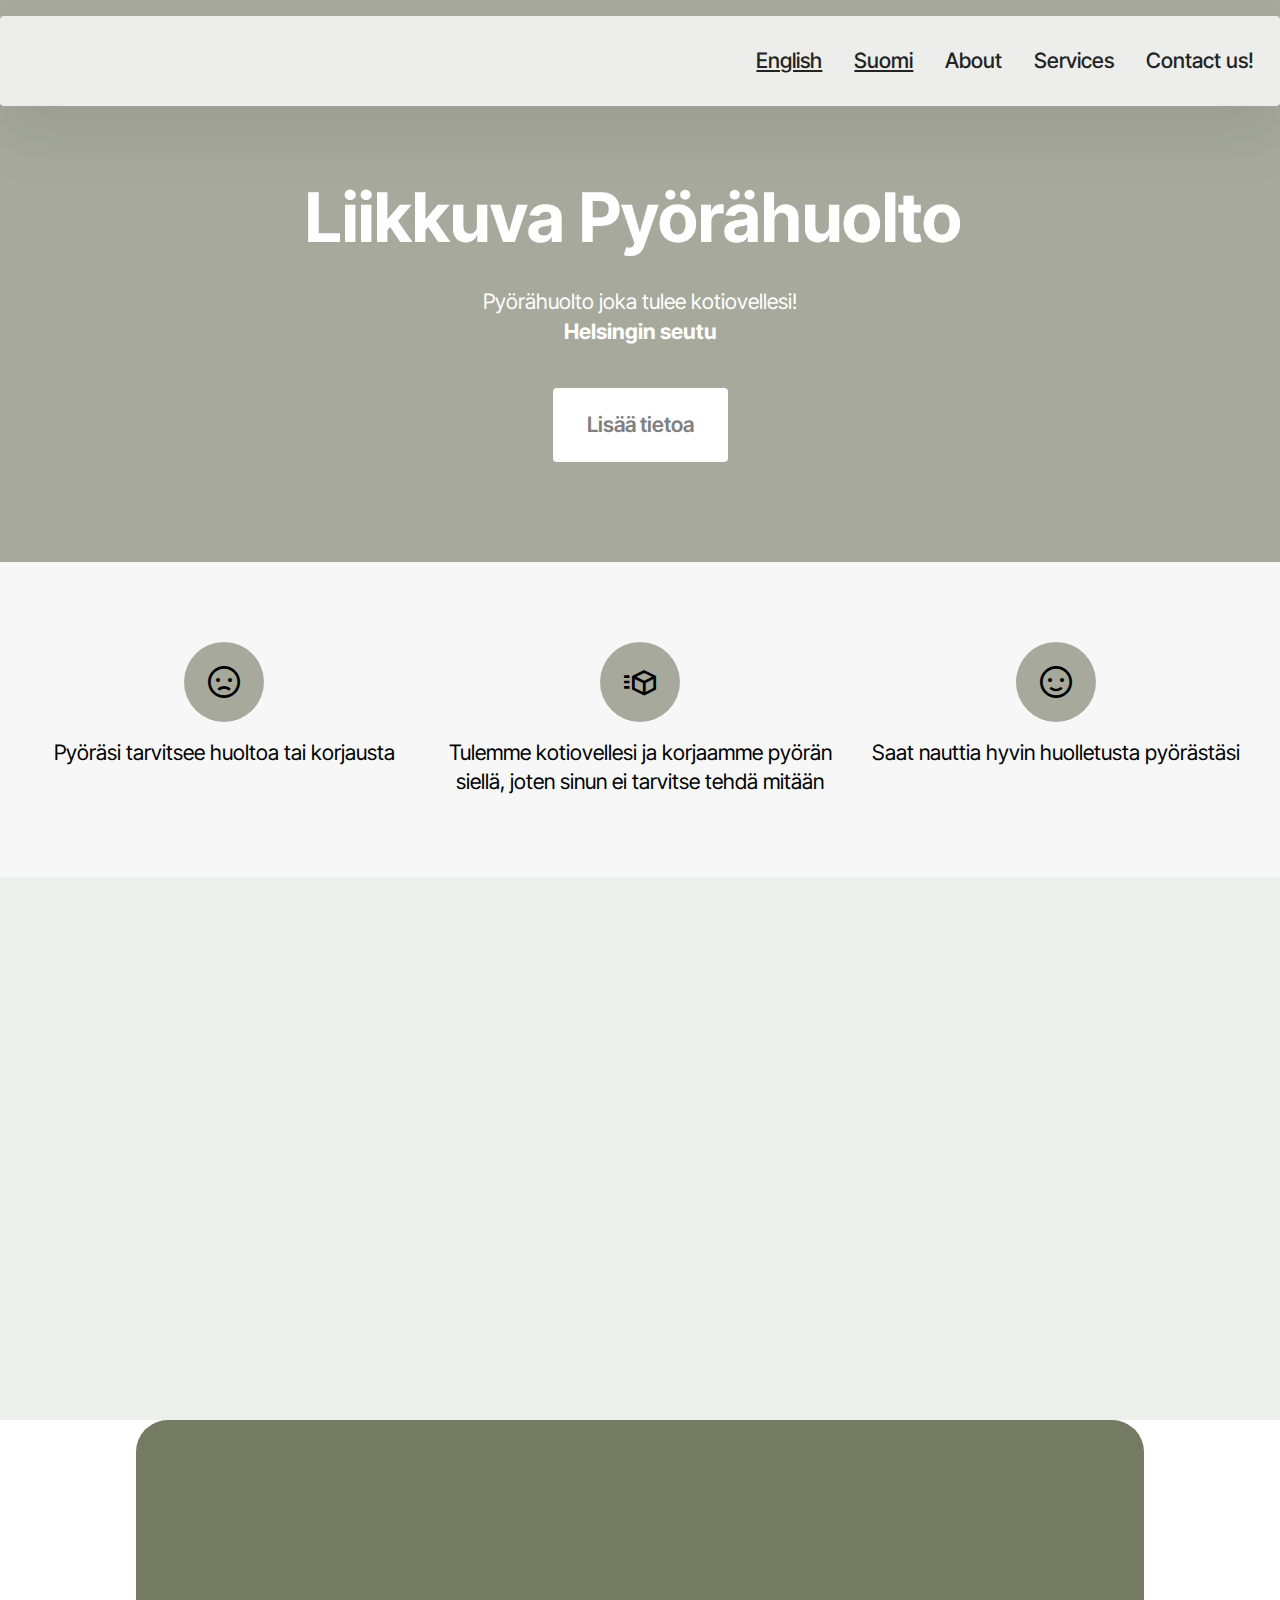
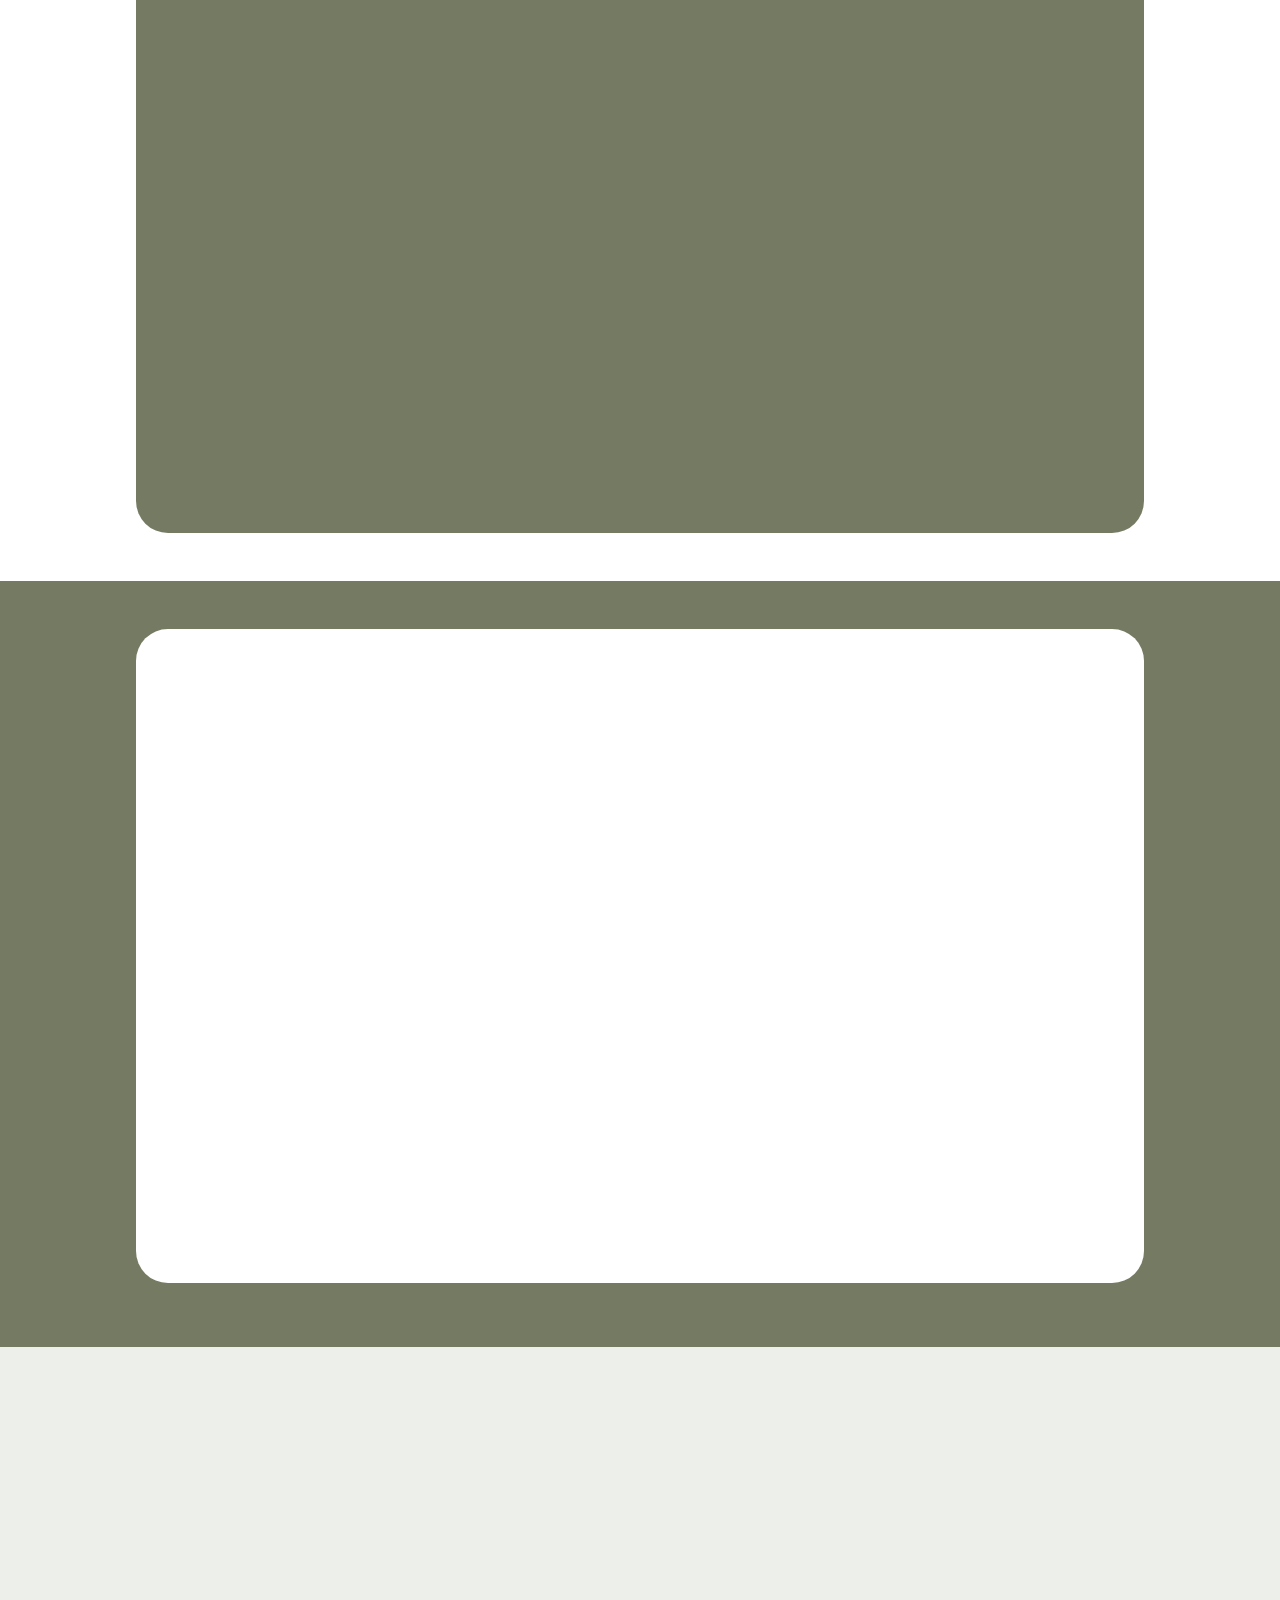
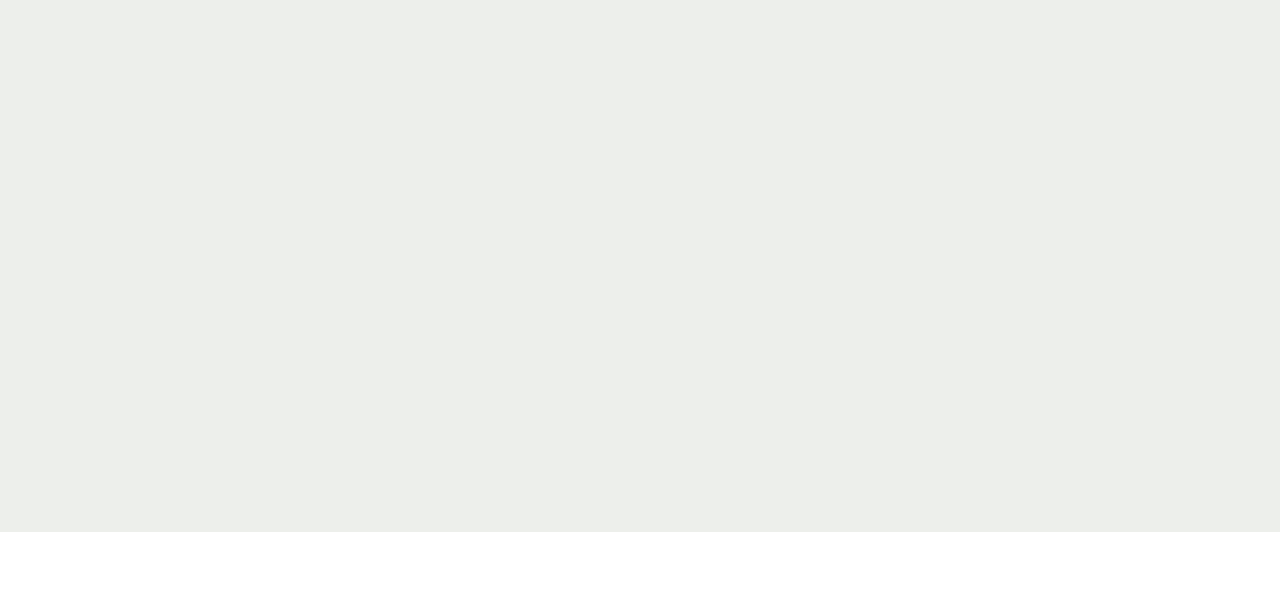
==== Liikuvapyörähuolto.html @ 0fc08190 "Update 1406" ====
<!DOCTYPE html>
<html  >
<head>
  <!-- Site made with Mobirise Website Builder v5.9.18, https://mobirise.com -->
  <meta charset="UTF-8">
  <meta http-equiv="X-UA-Compatible" content="IE=edge">
  <meta name="generator" content="Mobirise v5.9.18, mobirise.com">
  <meta name="viewport" content="width=device-width, initial-scale=1, minimum-scale=1">
  <link rel="shortcut icon" href="assets/images/logo-128x108.png" type="image/x-icon">
  <meta name="description" content="">
  
  
  <title>Liikkuva Pyörähuolto</title>
  <link rel="stylesheet" href="assets/web/assets/mobirise-icons2/mobirise2.css">
  <link rel="stylesheet" href="assets/bootstrap/css/bootstrap.min.css">
  <link rel="stylesheet" href="assets/bootstrap/css/bootstrap-grid.min.css">
  <link rel="stylesheet" href="assets/bootstrap/css/bootstrap-reboot.min.css">
  <link rel="stylesheet" href="assets/animatecss/animate.css">
  <link rel="stylesheet" href="assets/dropdown/css/style.css">
  <link rel="stylesheet" href="assets/theme/css/style.css">
  <link rel="preload" href="https://fonts.googleapis.com/css?family=Inter+Tight:100,200,300,400,500,600,700,800,900,100i,200i,300i,400i,500i,600i,700i,800i,900i&display=swap" as="style" onload="this.onload=null;this.rel='stylesheet'">
  <noscript><link rel="stylesheet" href="https://fonts.googleapis.com/css?family=Inter+Tight:100,200,300,400,500,600,700,800,900,100i,200i,300i,400i,500i,600i,700i,800i,900i&display=swap"></noscript>
  <link rel="preload" as="style" href="assets/mobirise/css/mbr-additional.css?v=Jm8UUN"><link rel="stylesheet" href="assets/mobirise/css/mbr-additional.css?v=Jm8UUN" type="text/css">

  
  
  
</head>
<body>
  
  <section data-bs-version="5.1" class="menu menu2 cid-ud6XZkDhQN" once="menu" id="menu02-2b">
	

	<nav class="navbar navbar-dropdown navbar-expand-lg">
		<div class="container">
			<div class="navbar-brand">
				
				
			</div>
			<button class="navbar-toggler" type="button" data-toggle="collapse" data-bs-toggle="collapse" data-target="#navbarSupportedContent" data-bs-target="#navbarSupportedContent" aria-controls="navbarNavAltMarkup" aria-expanded="false" aria-label="Toggle navigation">
				<div class="hamburger">
					<span></span>
					<span></span>
					<span></span>
					<span></span>
				</div>
			</button>
			<div class="collapse navbar-collapse" id="navbarSupportedContent">
				<ul class="navbar-nav nav-dropdown nav-right navbar-nav-top-padding" data-app-modern-menu="true"><li class="nav-item">
						<a class="nav-link link text-black show text-primary display-4" href="index.html#header09-q" aria-expanded="false"><u>English</u></a>
					</li><li class="nav-item"><a class="nav-link link text-black text-primary display-4" href="page2.html#header09-25"><u>Suomi</u></a></li><li class="nav-item"><a class="nav-link link text-black text-primary display-4" href="index.html#article04-1r">About</a></li>
					<li class="nav-item">
						<a class="nav-link link text-black text-primary display-4" href="index.html#article13-1s" aria-expanded="false">Services</a>
					</li>
					<li class="nav-item">
						<a class="nav-link link text-black text-primary display-4" href="page1.html#form02-20">Contact us!</a>
					</li></ul>
				
				
			</div>
		</div>
	</nav>
</section>

<section data-bs-version="5.1" class="header09 cid-ud6XZgStnK" id="header09-25">
	
	
	<div class="container">
		<div class="row">
			<div class="content-wrap col-12 col-md-8">
				<h1 class="mbr-section-title mbr-fonts-style mbr-white mb-4 display-1"><strong>Liikkuva Pyörähuolto&nbsp;</strong></h1>
				
				<p class="mbr-fonts-style mbr-text mbr-white mb-4 display-7">Pyörähuolto joka tulee kotiovellesi!<br><strong>Helsingin seutu</strong><br></p>
				<div class="mbr-section-btn"><a class="btn btn-danger display-7" href="page2.html#features010-26">Lisää tietoa</a></div>
			</div>
		</div>
	</div>
</section>

<section data-bs-version="5.1" class="features10 cid-ud6XZhCaoF" id="features010-26">
  

  
  
  <div class="container-fluid">
    
    <div class="row">
      <div class="item features-without-image col-12 col-md-6 col-lg-4">
        <div class="item-wrapper">
          <div class="card-box align-left">
            <div class="iconfont-wrapper mb-3">
              <span class="mbr-iconfont mobi-mbri-sad-face mobi-mbri"></span>
            </div>
            
            <p class="card-text mbr-fonts-style mb-3 display-7">Pyöräsi tarvitsee huoltoa tai korjausta</p>
            
          </div>
        </div>
      </div>
      <div class="item features-without-image col-12 col-md-6 col-lg-4">
        <div class="item-wrapper">
          <div class="card-box align-left">
            <div class="iconfont-wrapper mb-3">
              <span class="mbr-iconfont mobi-mbri-delivery mobi-mbri"></span>
            </div>
            
            <p class="card-text mbr-fonts-style mb-3 display-7">Tulemme kotiovellesi ja korjaamme pyörän siellä, joten sinun ei tarvitse tehdä mitään</p>
            
          </div>
        </div>
      </div>
      <div class="item features-without-image col-12 col-md-6 col-lg-4">
        <div class="item-wrapper">
          <div class="card-box align-left">
            <div class="iconfont-wrapper mb-3">
              <span class="mbr-iconfont mobi-mbri-smile-face mobi-mbri"></span>
            </div>
            
            <p class="card-text mbr-fonts-style mb-3 display-7">Saat nauttia hyvin huolletusta pyörästäsi</p>
            
          </div>
        </div>
      </div>
    </div>
  </div>
</section>

<section data-bs-version="5.1" class="start article4 cid-ud6XZimyut" id="article04-27">
	

	
	

	<div class="container">
		<div class="row justify-content-center">
			<div class="col-12 col-md-12 col-lg-6 image-wrapper">
				<img class="w-100" src="assets/images/istockphoto-1461051010-612x408.jpeg" alt="Mobirise Website Builder">
			</div>
			<div class="col-12 col-md-12 col-lg">
				<div class="text-wrapper align-left">
					<h1 class="mbr-section-title mbr-fonts-style mb-4 display-2"><strong>
</strong><div><br></div><div><strong>Miten tämä toimii?</strong></div></h1>
					<p class="mbr-text mbr-fonts-style mb-4 display-7">Varaat ajan. Tulemme luoksesi autolla, jossa on kaikki tarvittavat varusteet ja korjaamme pyöräsi. Kun pyöräsi on valmis, voit nauttia kyydistäsi heti! Lue lisää palveluistamme alta.<br></p>
					<div class="mbr-section-btn mt-3"><a class="btn btn-lg btn-success-outline display-5" href="page2.html#article13-28">Huolto</a> <a class="btn btn-lg btn-success-outline display-5" href="page2.html#article13-29">Korjaus<br></a></div>
				</div>
			</div>
		</div>
	</div>
</section>

<section data-bs-version="5.1" class="article13 cid-ud6XZiUdVD" id="article13-28">
    
    
    
    <div class="container">
        <div class="row justify-content-center">
            <div class="card col-md-12 col-lg-10">
                <div class="card-wrapper">
                    <div class="card-box align-left">
                        <h4 class="card-title mbr-fonts-style display-2">
                            <strong>Huolto</strong></h4>
                        <p class="mbr-text mbr-fonts-style mt-4 display-7">Otitko pyöräsi esiin kesäksi? Ehkä se vaatii tarkastuksen? Pultit löystyivät tai renkaat tyhjenivät? Tämä on sinulle!<br><br><br><strong>Sisältää:</strong><br>Vaihteiden ja jarrujen säätö. Ketjujen ja liikkuvien osien öljyminen. Renkaiden täyttö ja vaihto tarvittaessa. Muttereiden ja pulttien kiristys. Yleispuhdistus.<br><br><strong>Hinta:</strong><br>70 euroa/pyörä&nbsp;<br>50 euroa jokaista lisäpyörää kohden<br>(Varaosat veloitetaan erikseen)</p>
                        <div class="mbr-section-btn mt-4"><a class="btn btn-white display-4" href="page3.html#form02-2c">Lähetä viesti</a></div>
                    </div>
                </div>
            </div>
        </div>
    </div>
</section>

<section data-bs-version="5.1" class="article13 cid-ud6XZjv9gF" id="article13-29">
    
    
    
    <div class="container">
        <div class="row justify-content-center">
            <div class="card col-md-12 col-lg-10">
                <div class="card-wrapper">
                    <div class="card-box align-left">
                        <h4 class="card-title mbr-fonts-style display-2"><strong>Korjaus</strong></h4>
                        <p class="mbr-text mbr-fonts-style mt-4 display-7">Onko pyörässäsi jotain rikki?&nbsp;Ehkä jarrut eivät jarruta? Älä huoli, tämä on sinua varten!
<br>
<br><strong>Sisältää:&nbsp;</strong><br>Perushuolto sekä rikkoutuneiden osien korjaus tai vaihto. Mikäli vikaa ei voida korjata paikan päällä,&nbsp;voimme viedä pyöräsi korjaamollemme ja palauttaa korjattuna muutaman päivän kuluttua.<br>
<br><strong>Hinta:
</strong><br>100 euroa/pyörä
<br>80 euroa jokaisesta lisäpyörästä
<br>(Varaosat veloitetaan erikseen)</p>
                        <div class="mbr-section-btn mt-4"><a class="btn btn-secondary display-4" href="page3.html#form02-2c">Lähetä viesti</a></div>
                    </div>
                </div>
            </div>
        </div>
    </div>
</section>

<section data-bs-version="5.1" class="contacts01 cid-ud6XZk1aHQ" id="contacts01-2a">
    

    
    
    <div class="container">
        <div class="row justify-content-center">
            <div class="col-12 content-head">
                <div class="mbr-section-head mb-5">
                    <h3 class="mbr-section-title mbr-fonts-style align-center mb-0 display-2">
                        <strong>
</strong>
                    <div><span style="font-size: calc(2.05rem + 1.95 * ((100vw - 20rem) / 28));">Yhteystiedot</span><br></div></h3>
                    
                </div>
            </div>
        </div>
        <div class="row">
            <div class="item features-without-image col-12 col-md-6 active">
                <div class="item-wrapper">
                    <div class="text-wrapper">
                        <h6 class="card-title mbr-fonts-style mb-3 display-5">
                            <strong>Puhelinnumero</strong></h6>
                        <p class="mbr-text mbr-fonts-style display-7">+358442318348</p>
                    </div>
                </div>
            </div>
            <div class="item features-without-image col-12 col-md-6">
                <div class="item-wrapper">
                    <div class="text-wrapper">
                        <h6 class="card-title mbr-fonts-style mb-3 display-5">
                            <strong>Sähköposti</strong></h6>
                        <p class="mbr-text mbr-fonts-style display-7">bikerepaironwheels@gmail.com</p>
                    </div>
                </div>
            </div>
            <div class="item features-without-image col-12 col-md-6">
                <div class="item-wrapper">
                    <div class="text-wrapper">
                        <h6 class="card-title mbr-fonts-style mb-3 display-5"><strong>Tulemme</strong></h6>
                        <p class="mbr-text mbr-fonts-style display-7">Helsinkiin, Espooseen, Vantaalle<br>ja ympäristöön</p>
                    </div>
                </div>
            </div>
            <div class="item features-without-image col-12 col-md-6">
                <div class="item-wrapper">
                    <div class="text-wrapper">
                        <h6 class="card-title mbr-fonts-style mb-3 display-5"><strong>Aukioloajat</strong></h6>
                        <p class="mbr-text mbr-fonts-style display-7">Arkipäivät: 8.00-20.00</p>
                    </div>
                </div>
            </div>
        </div>
    </div>
</section><section class="display-7" style="padding: 0;align-items: center;justify-content: center;flex-wrap: wrap;    align-content: center;display: flex;position: relative;height: 4rem;"><a href="https://mobiri.se/3233796" style="flex: 1 1;height: 4rem;position: absolute;width: 100%;z-index: 1;"><img alt="" style="height: 4rem;" src="[data-uri]"></a><p style="margin: 0;text-align: center;" class="display-7">&#8204;</p><a style="z-index:1" href="https://mobirise.com">Mobirise.com </a></section><script src="assets/bootstrap/js/bootstrap.bundle.min.js"></script>  <script src="assets/smoothscroll/smooth-scroll.js"></script>  <script src="assets/ytplayer/index.js"></script>  <script src="assets/dropdown/js/navbar-dropdown.js"></script>  <script src="assets/theme/js/script.js"></script>  
  
  
  <input name="animation" type="hidden">
  </body>
</html>
---- assets/web/assets/mobirise-icons2/mobirise2.css ----
@font-face {
  font-family: 'Moririse2';
  font-display: swap;
  src:  url('mobirise2.eot?f2bix4');
  src:  url('mobirise2.eot?f2bix4#iefix') format('embedded-opentype'),
    url('mobirise2.ttf?f2bix4') format('truetype'),
    url('mobirise2.woff?f2bix4') format('woff'),
    url('mobirise2.svg?f2bix4#mobirise2') format('svg');
  font-weight: normal;
  font-style: normal;
}

[class^="mobi-"], [class*=" mobi-"] {
  /* use !important to prevent issues with browser extensions that change fonts */
  font-family: 'Moririse2' !important;
  speak: none;
  font-style: normal;
  font-weight: normal;
  font-variant: normal;
  text-transform: none;
  line-height: 1;

  /* Better Font Rendering =========== */
  -webkit-font-smoothing: antialiased;
  -moz-osx-font-smoothing: grayscale;
}

.mobi-mbri-add-submenu:before {
  content: "\e900";
}
.mobi-mbri-alert:before {
  content: "\e901";
}
.mobi-mbri-align-center:before {
  content: "\e902";
}
.mobi-mbri-align-justify:before {
  content: "\e903";
}
.mobi-mbri-align-left:before {
  content: "\e904";
}
.mobi-mbri-align-right:before {
  content: "\e905";
}
.mobi-mbri-android:before {
  content: "\e906";
}
.mobi-mbri-apple:before {
  content: "\e907";
}
.mobi-mbri-arrow-down:before {
  content: "\e908";
}
.mobi-mbri-arrow-next:before {
  content: "\e909";
}
.mobi-mbri-arrow-prev:before {
  content: "\e90a";
}
.mobi-mbri-arrow-up:before {
  content: "\e90b";
}
.mobi-mbri-bold:before {
  content: "\e90c";
}
.mobi-mbri-bookmark:before {
  content: "\e90d";
}
.mobi-mbri-bootstrap:before {
  content: "\e90e";
}
.mobi-mbri-briefcase:before {
  content: "\e90f";
}
.mobi-mbri-browse:before {
  content: "\e910";
}
.mobi-mbri-bulleted-list:before {
  content: "\e911";
}
.mobi-mbri-calendar:before {
  content: "\e912";
}
.mobi-mbri-camera:before {
  content: "\e913";
}
.mobi-mbri-cart-add:before {
  content: "\e914";
}
.mobi-mbri-cart-full:before {
  content: "\e915";
}
.mobi-mbri-cash:before {
  content: "\e916";
}
.mobi-mbri-change-style:before {
  content: "\e917";
}
.mobi-mbri-chat:before {
  content: "\e918";
}
.mobi-mbri-clock:before {
  content: "\e919";
}
.mobi-mbri-close:before {
  content: "\e91a";
}
.mobi-mbri-cloud:before {
  content: "\e91b";
}
.mobi-mbri-code:before {
  content: "\e91c";
}
.mobi-mbri-contact-form:before {
  content: "\e91d";
}
.mobi-mbri-credit-card:before {
  content: "\e91e";
}
.mobi-mbri-cursor-click:before {
  content: "\e91f";
}
.mobi-mbri-cust-feedback:before {
  content: "\e920";
}
.mobi-mbri-database:before {
  content: "\e921";
}
.mobi-mbri-delivery:before {
  content: "\e922";
}
.mobi-mbri-desktop:before {
  content: "\e923";
}
.mobi-mbri-devices:before {
  content: "\e924";
}
.mobi-mbri-down:before {
  content: "\e925";
}
.mobi-mbri-download-2:before {
  content: "\e926";
}
.mobi-mbri-download:before {
  content: "\e927";
}
.mobi-mbri-drag-n-drop-2:before {
  content: "\e928";
}
.mobi-mbri-drag-n-drop:before {
  content: "\e929";
}
.mobi-mbri-edit-2:before {
  content: "\e92a";
}
.mobi-mbri-edit:before {
  content: "\e92b";
}
.mobi-mbri-error:before {
  content: "\e92c";
}
.mobi-mbri-extension:before {
  content: "\e92d";
}
.mobi-mbri-features:before {
  content: "\e92e";
}
.mobi-mbri-file:before {
  content: "\e92f";
}
.mobi-mbri-flag:before {
  content: "\e930";
}
.mobi-mbri-folder:before {
  content: "\e931";
}
.mobi-mbri-gift:before {
  content: "\e932";
}
.mobi-mbri-github:before {
  content: "\e933";
}
.mobi-mbri-globe-2:before {
  content: "\e934";
}
.mobi-mbri-globe:before {
  content: "\e935";
}
.mobi-mbri-growing-chart:before {
  content: "\e936";
}
.mobi-mbri-hearth:before {
  content: "\e937";
}
.mobi-mbri-help:before {
  content: "\e938";
}
.mobi-mbri-home:before {
  content: "\e939";
}
.mobi-mbri-hot-cup:before {
  content: "\e93a";
}
.mobi-mbri-idea:before {
  content: "\e93b";
}
.mobi-mbri-image-gallery:before {
  content: "\e93c";
}
.mobi-mbri-image-slider:before {
  content: "\e93d";
}
.mobi-mbri-info:before {
  content: "\e93e";
}
.mobi-mbri-italic:before {
  content: "\e93f";
}
.mobi-mbri-key:before {
  content: "\e940";
}
.mobi-mbri-laptop:before {
  content: "\e941";
}
.mobi-mbri-layers:before {
  content: "\e942";
}
.mobi-mbri-left-right:before {
  content: "\e943";
}
.mobi-mbri-left:before {
  content: "\e944";
}
.mobi-mbri-letter:before {
  content: "\e945";
}
.mobi-mbri-like:before {
  content: "\e946";
}
.mobi-mbri-link:before {
  content: "\e947";
}
.mobi-mbri-lock:before {
  content: "\e948";
}
.mobi-mbri-login:before {
  content: "\e949";
}
.mobi-mbri-logout:before {
  content: "\e94a";
}
.mobi-mbri-magic-stick:before {
  content: "\e94b";
}
.mobi-mbri-map-pin:before {
  content: "\e94c";
}
.mobi-mbri-menu:before {
  content: "\e94d";
}
.mobi-mbri-mobile-2:before {
  content: "\e94e";
}
.mobi-mbri-mobile-horizontal:before {
  content: "\e94f";
}
.mobi-mbri-mobile:before {
  content: "\e950";
}
.mobi-mbri-mobirise:before {
  content: "\e951";
}
.mobi-mbri-more-horizontal:before {
  content: "\e952";
}
.mobi-mbri-more-vertical:before {
  content: "\e953";
}
.mobi-mbri-music:before {
  content: "\e954";
}
.mobi-mbri-new-file:before {
  content: "\e955";
}
.mobi-mbri-numbered-list:before {
  content: "\e956";
}
.mobi-mbri-opened-folder:before {
  content: "\e957";
}
.mobi-mbri-pages:before {
  content: "\e958";
}
.mobi-mbri-paper-plane:before {
  content: "\e959";
}
.mobi-mbri-paperclip:before {
  content: "\e95a";
}
.mobi-mbri-phone:before {
  content: "\e95b";
}
.mobi-mbri-photo:before {
  content: "\e95c";
}
.mobi-mbri-photos:before {
  content: "\e95d";
}
.mobi-mbri-pin:before {
  content: "\e95e";
}
.mobi-mbri-play:before {
  content: "\e95f";
}
.mobi-mbri-plus:before {
  content: "\e960";
}
.mobi-mbri-preview:before {
  content: "\e961";
}
.mobi-mbri-print:before {
  content: "\e962";
}
.mobi-mbri-protect:before {
  content: "\e963";
}
.mobi-mbri-question:before {
  content: "\e964";
}
.mobi-mbri-quote-left:before {
  content: "\e965";
}
.mobi-mbri-quote-right:before {
  content: "\e966";
}
.mobi-mbri-redo:before {
  content: "\e967";
}
.mobi-mbri-refresh:before {
  content: "\e968";
}
.mobi-mbri-responsive-2:before {
  content: "\e969";
}
.mobi-mbri-responsive:before {
  content: "\e96a";
}
.mobi-mbri-right:before {
  content: "\e96b";
}
.mobi-mbri-rocket:before {
  content: "\e96c";
}
.mobi-mbri-sad-face:before {
  content: "\e96d";
}
.mobi-mbri-sale:before {
  content: "\e96e";
}
.mobi-mbri-save:before {
  content: "\e96f";
}
.mobi-mbri-search:before {
  content: "\e970";
}
.mobi-mbri-setting-2:before {
  content: "\e971";
}
.mobi-mbri-setting-3:before {
  content: "\e972";
}
.mobi-mbri-setting:before {
  content: "\e973";
}
.mobi-mbri-share:before {
  content: "\e974";
}
.mobi-mbri-shopping-bag:before {
  content: "\e975";
}
.mobi-mbri-shopping-basket:before {
  content: "\e976";
}
.mobi-mbri-shopping-cart:before {
  content: "\e977";
}
.mobi-mbri-sites:before {
  content: "\e978";
}
.mobi-mbri-smile-face:before {
  content: "\e979";
}
.mobi-mbri-speed:before {
  content: "\e97a";
}
.mobi-mbri-star:before {
  content: "\e97b";
}
.mobi-mbri-success:before {
  content: "\e97c";
}
.mobi-mbri-sun:before {
  content: "\e97d";
}
.mobi-mbri-sun2:before {
  content: "\e97e";
}
.mobi-mbri-tablet-vertical:before {
  content: "\e97f";
}
.mobi-mbri-tablet:before {
  content: "\e980";
}
.mobi-mbri-target:before {
  content: "\e981";
}
.mobi-mbri-timer:before {
  content: "\e982";
}
.mobi-mbri-to-ftp:before {
  content: "\e983";
}
.mobi-mbri-to-local-drive:before {
  content: "\e984";
}
.mobi-mbri-touch-swipe:before {
  content: "\e985";
}
.mobi-mbri-touch:before {
  content: "\e986";
}
.mobi-mbri-trash:before {
  content: "\e987";
}
.mobi-mbri-underline:before {
  content: "\e988";
}
.mobi-mbri-undo:before {
  content: "\e989";
}
.mobi-mbri-unlink:before {
  content: "\e98a";
}
.mobi-mbri-unlock:before {
  content: "\e98b";
}
.mobi-mbri-up-down:before {
  content: "\e98c";
}
.mobi-mbri-up:before {
  content: "\e98d";
}
.mobi-mbri-update:before {
  content: "\e98e";
}
.mobi-mbri-upload-2:before {
  content: "\e98f";
}
.mobi-mbri-upload:before {
  content: "\e990";
}
.mobi-mbri-user-2:before {
  content: "\e991";
}
.mobi-mbri-user:before {
  content: "\e992";
}
.mobi-mbri-users:before {
  content: "\e993";
}
.mobi-mbri-video-play:before {
  content: "\e994";
}
.mobi-mbri-video:before {
  content: "\e995";
}
.mobi-mbri-watch:before {
  content: "\e996";
}
.mobi-mbri-website-theme-2:before {
  content: "\e997";
}
.mobi-mbri-website-theme:before {
  content: "\e998";
}
.mobi-mbri-wifi:before {
  content: "\e999";
}
.mobi-mbri-windows:before {
  content: "\e99a";
}
.mobi-mbri-zoom-in:before {
  content: "\e99b";
}
.mobi-mbri-zoom-out:before {
  content: "\e99c";
}
---- assets/dropdown/css/style.css ----
.navbar-dropdown {
  left: 0;
  padding: 0;
  position: absolute;
  right: 0;
  top: 0;
  transition: all 0.45s ease;
  z-index: 1030;
  background: #282828; }
  .navbar-dropdown .navbar-logo {
    margin-right: 0.8rem;
    transition: margin 0.3s ease-in-out;
    vertical-align: middle; }
    .navbar-dropdown .navbar-logo img {
      height: 3.125rem;
      transition: all 0.3s ease-in-out; }
    .navbar-dropdown .navbar-logo.mbr-iconfont {
      font-size: 3.125rem;
      line-height: 3.125rem; }
  .navbar-dropdown .navbar-caption {
    font-weight: 700;
    white-space: normal;
    vertical-align: -4px;
    line-height: 3.125rem !important; }
    .navbar-dropdown .navbar-caption, .navbar-dropdown .navbar-caption:hover {
      color: inherit;
      text-decoration: none; }
  .navbar-dropdown .mbr-iconfont + .navbar-caption {
    vertical-align: -1px; }
  .navbar-dropdown.navbar-fixed-top {
    position: fixed; }
  .navbar-dropdown .navbar-brand span {
    vertical-align: -4px; }
  .navbar-dropdown.bg-color.transparent {
    background: none; }
  .navbar-dropdown.navbar-short .navbar-brand {
    padding: 0.625rem 0; }
    .navbar-dropdown.navbar-short .navbar-brand span {
      vertical-align: -1px; }
  .navbar-dropdown.navbar-short .navbar-caption {
    line-height: 2.375rem !important;
    vertical-align: -2px; }
  .navbar-dropdown.navbar-short .navbar-logo {
    margin-right: 0.5rem; }
    .navbar-dropdown.navbar-short .navbar-logo img {
      height: 2.375rem; }
    .navbar-dropdown.navbar-short .navbar-logo.mbr-iconfont {
      font-size: 2.375rem;
      line-height: 2.375rem; }
  .navbar-dropdown.navbar-short .mbr-table-cell {
    height: 3.625rem; }
  .navbar-dropdown .navbar-close {
    left: 0.6875rem;
    position: fixed;
    top: 0.75rem;
    z-index: 1000; }
  .navbar-dropdown .hamburger-icon {
    content: "";
    display: inline-block;
    vertical-align: middle;
    width: 16px;
    -webkit-box-shadow: 0 -6px 0 1px #282828,0 0 0 1px #282828,0 6px 0 1px #282828;
    -moz-box-shadow: 0 -6px 0 1px #282828,0 0 0 1px #282828,0 6px 0 1px #282828;
    box-shadow: 0 -6px 0 1px #282828,0 0 0 1px #282828,0 6px 0 1px #282828; }

.dropdown-menu .dropdown-toggle[data-toggle="dropdown-submenu"]::after {
  border-bottom: 0.35em solid transparent;
  border-left: 0.35em solid;
  border-right: 0;
  border-top: 0.35em solid transparent;
  margin-left: 0.3rem; }

.dropdown-menu .dropdown-item:focus {
  outline: 0; }

.nav-dropdown {
  font-size: 0.75rem;
  font-weight: 500;
  height: auto !important; }
  .nav-dropdown .nav-btn {
    padding-left: 1rem; }
  .nav-dropdown .link {
    margin: .667em 1.667em;
    font-weight: 500;
    padding: 0;
    transition: color .2s ease-in-out; }
    .nav-dropdown .link.dropdown-toggle {
      margin-right: 2.583em; }
      .nav-dropdown .link.dropdown-toggle::after {
        margin-left: .25rem;
        border-top: 0.35em solid;
        border-right: 0.35em solid transparent;
        border-left: 0.35em solid transparent;
        border-bottom: 0; }
      .nav-dropdown .link.dropdown-toggle[aria-expanded="true"] {
        margin: 0;
        padding: 0.667em 3.263em  0.667em 1.667em; }
  .nav-dropdown .link::after,
  .nav-dropdown .dropdown-item::after {
    color: inherit; }
  .nav-dropdown .btn {
    font-size: 0.75rem;
    font-weight: 700;
    letter-spacing: 0;
    margin-bottom: 0;
    padding-left: 1.25rem;
    padding-right: 1.25rem; }
  .nav-dropdown .dropdown-menu {
    border-radius: 0;
    border: 0;
    left: 0;
    margin: 0;
    padding-bottom: 1.25rem;
    padding-top: 1.25rem;
    position: relative; }
  .nav-dropdown .dropdown-submenu {
    margin-left: 0.125rem;
    top: 0; }
  .nav-dropdown .dropdown-item {
    font-weight: 500;
    line-height: 2;
    padding: 0.3846em 4.615em 0.3846em 1.5385em;
    position: relative;
    transition: color .2s ease-in-out, background-color .2s ease-in-out; }
    .nav-dropdown .dropdown-item::after {
      margin-top: -0.3077em;
      position: absolute;
      right: 1.1538em;
      top: 50%; }
    .nav-dropdown .dropdown-item:focus, .nav-dropdown .dropdown-item:hover {
      background: none; }

@media (max-width: 767px) {
  .nav-dropdown.navbar-toggleable-sm {
    bottom: 0;
    display: none;
    left: 0;
    overflow-x: hidden;
    position: fixed;
    top: 0;
    transform: translateX(-100%);
    -ms-transform: translateX(-100%);
    -webkit-transform: translateX(-100%);
    width: 18.75rem;
    z-index: 999; } }
.nav-dropdown.navbar-toggleable-xl {
  bottom: 0;
  display: none;
  left: 0;
  overflow-x: hidden;
  position: fixed;
  top: 0;
  transform: translateX(-100%);
  -ms-transform: translateX(-100%);
  -webkit-transform: translateX(-100%);
  width: 18.75rem;
  z-index: 999; }

.nav-dropdown-sm {
  display: block !important;
  overflow-x: hidden;
  overflow: auto;
  padding-top: 3.875rem; }
  .nav-dropdown-sm::after {
    content: "";
    display: block;
    height: 3rem;
    width: 100%; }
  .nav-dropdown-sm.collapse.in ~ .navbar-close {
    display: block !important; }
  .nav-dropdown-sm.collapsing, .nav-dropdown-sm.collapse.in {
    transform: translateX(0);
    -ms-transform: translateX(0);
    -webkit-transform: translateX(0);
    transition: all 0.25s ease-out;
    -webkit-transition: all 0.25s ease-out;
    background: #282828; }
  .nav-dropdown-sm.collapsing[aria-expanded="false"] {
    transform: translateX(-100%);
    -ms-transform: translateX(-100%);
    -webkit-transform: translateX(-100%); }
  .nav-dropdown-sm .nav-item {
    display: block;
    margin-left: 0 !important;
    padding-left: 0; }
  .nav-dropdown-sm .link,
  .nav-dropdown-sm .dropdown-item {
    border-top: 1px dotted rgba(255, 255, 255, 0.1);
    font-size: 0.8125rem;
    line-height: 1.6;
    margin: 0 !important;
    padding: 0.875rem 2.4rem 0.875rem 1.5625rem !important;
    position: relative;
    white-space: normal; }
    .nav-dropdown-sm .link:focus, .nav-dropdown-sm .link:hover,
    .nav-dropdown-sm .dropdown-item:focus,
    .nav-dropdown-sm .dropdown-item:hover {
      background: rgba(0, 0, 0, 0.2) !important;
      color: #c0a375; }
  .nav-dropdown-sm .nav-btn {
    position: relative;
    padding: 1.5625rem 1.5625rem 0 1.5625rem; }
    .nav-dropdown-sm .nav-btn::before {
      border-top: 1px dotted rgba(255, 255, 255, 0.1);
      content: "";
      left: 0;
      position: absolute;
      top: 0;
      width: 100%; }
    .nav-dropdown-sm .nav-btn + .nav-btn {
      padding-top: 0.625rem; }
      .nav-dropdown-sm .nav-btn + .nav-btn::before {
        display: none; }
  .nav-dropdown-sm .btn {
    padding: 0.625rem 0; }
  .nav-dropdown-sm .dropdown-toggle[data-toggle="dropdown-submenu"]::after {
    margin-left: .25rem;
    border-top: 0.35em solid;
    border-right: 0.35em solid transparent;
    border-left: 0.35em solid transparent;
    border-bottom: 0; }
  .nav-dropdown-sm .dropdown-toggle[data-toggle="dropdown-submenu"][aria-expanded="true"]::after {
    border-top: 0;
    border-right: 0.35em solid transparent;
    border-left: 0.35em solid transparent;
    border-bottom: 0.35em solid; }
  .nav-dropdown-sm .dropdown-menu {
    margin: 0;
    padding: 0;
    position: relative;
    top: 0;
    left: 0;
    width: 100%;
    border: 0;
    float: none;
    border-radius: 0;
    background: none; }
  .nav-dropdown-sm .dropdown-submenu {
    left: 100%;
    margin-left: 0.125rem;
    margin-top: -1.25rem;
    top: 0; }

.navbar-toggleable-sm .nav-dropdown .dropdown-menu {
  position: absolute; }

.navbar-toggleable-sm .nav-dropdown .dropdown-submenu {
  left: 100%;
  margin-left: 0.125rem;
  margin-top: -1.25rem;
  top: 0; }

.navbar-toggleable-sm.opened .nav-dropdown .dropdown-menu {
  position: relative; }

.navbar-toggleable-sm.opened .nav-dropdown .dropdown-submenu {
  left: 0;
  margin-left: 00rem;
  margin-top: 0rem;
  top: 0; }

.is-builder .nav-dropdown.collapsing {
  transition: none !important; }
---- assets/theme/css/style.css ----
@charset "UTF-8";
section {
  background-color: #ffffff;
}

body {
  font-style: normal;
  line-height: 1.5;
  font-weight: 400;
  color: #232323;
  position: relative;
}

button {
  background-color: transparent;
  border-color: transparent;
}

.embla__button,
.carousel-control {
  background-color: #edefea !important;
  opacity: 0.8 !important;
  color: #464845 !important;
  border-color: #edefea !important;
}

.carousel .close,
.modalWindow .close {
  background-color: #edefea !important;
  color: #464845 !important;
  border-color: #edefea !important;
  opacity: 0.8 !important;
}

.carousel .close:hover,
.modalWindow .close:hover {
  opacity: 1 !important;
}

.carousel-indicators li {
  background-color: #edefea !important;
  border: 2px solid #464845 !important;
}

.carousel-indicators li:hover,
.carousel-indicators li:active {
  opacity: 0.8 !important;
}

.embla__button:hover,
.carousel-control:hover {
  background-color: #edefea !important;
  opacity: 1 !important;
}

.modalWindow-video-container {
  height: 80%;
}

section,
.container,
.container-fluid {
  position: relative;
  word-wrap: break-word;
}

a.mbr-iconfont:hover {
  text-decoration: none;
}

.article .lead p,
.article .lead ul,
.article .lead ol,
.article .lead pre,
.article .lead blockquote {
  margin-bottom: 0;
}

a {
  font-style: normal;
  font-weight: 400;
  cursor: pointer;
}
a, a:hover {
  text-decoration: none;
}

.mbr-section-title {
  font-style: normal;
  line-height: 1.3;
}

.mbr-section-subtitle {
  line-height: 1.3;
}

.mbr-text {
  font-style: normal;
  line-height: 1.7;
}

h1,
h2,
h3,
h4,
h5,
h6,
.display-1,
.display-2,
.display-4,
.display-5,
.display-7,
span,
p,
a {
  line-height: 1;
  word-break: break-word;
  word-wrap: break-word;
  font-weight: 400;
}

b,
strong {
  font-weight: bold;
}

input:-webkit-autofill, input:-webkit-autofill:hover, input:-webkit-autofill:focus, input:-webkit-autofill:active {
  transition-delay: 9999s;
  -webkit-transition-property: background-color, color;
  transition-property: background-color, color;
}

textarea[type=hidden] {
  display: none;
}

section {
  background-position: 50% 50%;
  background-repeat: no-repeat;
  background-size: cover;
}
section .mbr-background-video,
section .mbr-background-video-preview {
  position: absolute;
  bottom: 0;
  left: 0;
  right: 0;
  top: 0;
}

.hidden {
  visibility: hidden;
}

.mbr-z-index20 {
  z-index: 20;
}

/*! Base colors */
.mbr-white {
  color: #ffffff;
}

.mbr-black {
  color: #111111;
}

.mbr-bg-white {
  background-color: #ffffff;
}

.mbr-bg-black {
  background-color: #000000;
}

/*! Text-aligns */
.align-left {
  text-align: left;
}

.align-center {
  text-align: center;
}

.align-right {
  text-align: right;
}

/*! Font-weight  */
.mbr-light {
  font-weight: 300;
}

.mbr-regular {
  font-weight: 400;
}

.mbr-semibold {
  font-weight: 500;
}

.mbr-bold {
  font-weight: 700;
}

/*! Media  */
.media-content {
  flex-basis: 100%;
}

.media-container-row {
  display: flex;
  flex-direction: row;
  flex-wrap: wrap;
  justify-content: center;
  align-content: center;
  align-items: start;
}
.media-container-row .media-size-item {
  width: 400px;
}

.media-container-column {
  display: flex;
  flex-direction: column;
  flex-wrap: wrap;
  justify-content: center;
  align-content: center;
  align-items: stretch;
}
.media-container-column > * {
  width: 100%;
}

@media (min-width: 992px) {
  .media-container-row {
    flex-wrap: nowrap;
  }
}
figure {
  margin-bottom: 0;
  overflow: hidden;
}

figure[mbr-media-size] {
  transition: width 0.1s;
}

img,
iframe {
  display: block;
  width: 100%;
}

.card {
  background-color: transparent;
  border: none;
}

.card-box {
  width: 100%;
}

.card-img {
  text-align: center;
  flex-shrink: 0;
  -webkit-flex-shrink: 0;
}

.media {
  max-width: 100%;
  margin: 0 auto;
}

.mbr-figure {
  align-self: center;
}

.media-container > div {
  max-width: 100%;
}

.mbr-figure img,
.card-img img {
  width: 100%;
}

@media (max-width: 991px) {
  .media-size-item {
    width: auto !important;
  }
  .media {
    width: auto;
  }
  .mbr-figure {
    width: 100% !important;
  }
}
/*! Buttons */
.mbr-section-btn {
  margin-left: -0.6rem;
  margin-right: -0.6rem;
  font-size: 0;
}

.btn {
  font-weight: 600;
  border-width: 1px;
  font-style: normal;
  margin: 0.6rem 0.6rem;
  white-space: normal;
  transition: all 0.2s ease-in-out;
  display: inline-flex;
  align-items: center;
  justify-content: center;
  word-break: break-word;
}

.btn-sm {
  font-weight: 600;
  letter-spacing: 0px;
  transition: all 0.3s ease-in-out;
}

.btn-md {
  font-weight: 600;
  letter-spacing: 0px;
  transition: all 0.3s ease-in-out;
}

.btn-lg {
  font-weight: 600;
  letter-spacing: 0px;
  transition: all 0.3s ease-in-out;
}

.btn-form {
  margin: 0;
}
.btn-form:hover {
  cursor: pointer;
}

nav .mbr-section-btn {
  margin-left: 0rem;
  margin-right: 0rem;
}

/*! Btn icon margin */
.btn .mbr-iconfont,
.btn.btn-sm .mbr-iconfont {
  order: 1;
  cursor: pointer;
  margin-left: 0.5rem;
  vertical-align: sub;
}

.btn.btn-md .mbr-iconfont,
.btn.btn-md .mbr-iconfont {
  margin-left: 0.8rem;
}

.mbr-regular {
  font-weight: 400;
}

.mbr-semibold {
  font-weight: 500;
}

.mbr-bold {
  font-weight: 700;
}

[type=submit] {
  -webkit-appearance: none;
}

/*! Full-screen */
.mbr-fullscreen .mbr-overlay {
  min-height: 100vh;
}

.mbr-fullscreen {
  display: flex;
  display: -moz-flex;
  display: -ms-flex;
  display: -o-flex;
  align-items: center;
  min-height: 100vh;
  padding-top: 3rem;
  padding-bottom: 3rem;
}

/*! Map */
.map {
  height: 25rem;
  position: relative;
}
.map iframe {
  width: 100%;
  height: 100%;
}

/*! Scroll to top arrow */
.mbr-arrow-up {
  bottom: 25px;
  right: 90px;
  position: fixed;
  text-align: right;
  z-index: 5000;
  color: #ffffff;
  font-size: 22px;
}

.mbr-arrow-up a {
  background: rgba(0, 0, 0, 0.2);
  border-radius: 50%;
  color: #fff;
  display: inline-block;
  height: 60px;
  width: 60px;
  border: 2px solid #fff;
  outline-style: none !important;
  position: relative;
  text-decoration: none;
  transition: all 0.3s ease-in-out;
  cursor: pointer;
  text-align: center;
}
.mbr-arrow-up a:hover {
  background-color: rgba(0, 0, 0, 0.4);
}
.mbr-arrow-up a i {
  line-height: 60px;
}

.mbr-arrow-up-icon {
  display: block;
  color: #fff;
}

.mbr-arrow-up-icon::before {
  content: "›";
  display: inline-block;
  font-family: serif;
  font-size: 22px;
  line-height: 1;
  font-style: normal;
  position: relative;
  top: 6px;
  left: -4px;
  transform: rotate(-90deg);
}

/*! Arrow Down */
.mbr-arrow {
  position: absolute;
  bottom: 45px;
  left: 50%;
  width: 60px;
  height: 60px;
  cursor: pointer;
  background-color: rgba(80, 80, 80, 0.5);
  border-radius: 50%;
  transform: translateX(-50%);
}
@media (max-width: 767px) {
  .mbr-arrow {
    display: none;
  }
}
.mbr-arrow > a {
  display: inline-block;
  text-decoration: none;
  outline-style: none;
  animation: arrowdown 1.7s ease-in-out infinite;
  color: #ffffff;
}
.mbr-arrow > a > i {
  position: absolute;
  top: -2px;
  left: 15px;
  font-size: 2rem;
}

#scrollToTop a i::before {
  content: "";
  position: absolute;
  display: block;
  border-bottom: 2.5px solid #fff;
  border-left: 2.5px solid #fff;
  width: 27.8%;
  height: 27.8%;
  left: 50%;
  top: 51%;
  transform: translateY(-30%) translateX(-50%) rotate(135deg);
}

@keyframes arrowdown {
  0% {
    transform: translateY(0px);
  }
  50% {
    transform: translateY(-5px);
  }
  100% {
    transform: translateY(0px);
  }
}
@media (max-width: 500px) {
  .mbr-arrow-up {
    left: 0;
    right: 0;
    text-align: center;
  }
}
/*Gradients animation*/
@keyframes gradient-animation {
  from {
    background-position: 0% 100%;
    animation-timing-function: ease-in-out;
  }
  to {
    background-position: 100% 0%;
    animation-timing-function: ease-in-out;
  }
}
.bg-gradient {
  background-size: 200% 200%;
  animation: gradient-animation 5s infinite alternate;
  -webkit-animation: gradient-animation 5s infinite alternate;
}

.menu .navbar-brand {
  display: -webkit-flex;
}
.menu .navbar-brand span {
  display: flex;
  display: -webkit-flex;
}
.menu .navbar-brand .navbar-caption-wrap {
  display: -webkit-flex;
}
.menu .navbar-brand .navbar-logo img {
  display: -webkit-flex;
  width: auto;
}
@media (min-width: 768px) and (max-width: 991px) {
  .menu .navbar-toggleable-sm .navbar-nav {
    display: -ms-flexbox;
  }
}
@media (max-width: 991px) {
  .menu .navbar-collapse {
    max-height: 93.5vh;
  }
  .menu .navbar-collapse.show {
    overflow: auto;
  }
}
@media (min-width: 992px) {
  .menu .navbar-nav.nav-dropdown {
    display: -webkit-flex;
  }
  .menu .navbar-toggleable-sm .navbar-collapse {
    display: -webkit-flex !important;
  }
  .menu .collapsed .navbar-collapse {
    max-height: 93.5vh;
  }
  .menu .collapsed .navbar-collapse.show {
    overflow: auto;
  }
}
@media (max-width: 767px) {
  .menu .navbar-collapse {
    max-height: 80vh;
  }
}

.nav-link .mbr-iconfont {
  margin-right: 0.5rem;
}

.navbar {
  display: -webkit-flex;
  -webkit-flex-wrap: wrap;
  -webkit-align-items: center;
  -webkit-justify-content: space-between;
}

.navbar-collapse {
  -webkit-flex-basis: 100%;
  -webkit-flex-grow: 1;
  -webkit-align-items: center;
}

.nav-dropdown .link {
  padding: 0.667em 1.667em !important;
  margin: 0 !important;
}

.nav {
  display: -webkit-flex;
  -webkit-flex-wrap: wrap;
}

.row {
  display: -webkit-flex;
  -webkit-flex-wrap: wrap;
}

.justify-content-center {
  -webkit-justify-content: center;
}

.form-inline {
  display: -webkit-flex;
}

.card-wrapper {
  -webkit-flex: 1;
}

.carousel-control {
  z-index: 10;
  display: -webkit-flex;
}

.carousel-controls {
  display: -webkit-flex;
}

.media {
  display: -webkit-flex;
}

.form-group:focus {
  outline: none;
}

.jq-selectbox__select {
  padding: 7px 0;
  position: relative;
}

.jq-selectbox__dropdown {
  overflow: hidden;
  border-radius: 10px;
  position: absolute;
  top: 100%;
  left: 0 !important;
  width: 100% !important;
}

.jq-selectbox__trigger-arrow {
  right: 0;
  transform: translateY(-50%);
}

.jq-selectbox li {
  padding: 1.07em 0.5em;
}

input[type=range] {
  padding-left: 0 !important;
  padding-right: 0 !important;
}

.modal-dialog,
.modal-content {
  height: 100%;
}

.modal-dialog .carousel-inner {
  height: calc(100vh - 1.75rem);
}
@media (max-width: 575px) {
  .modal-dialog .carousel-inner {
    height: calc(100vh - 1rem);
  }
}

.carousel-item {
  text-align: center;
}

.carousel-item img {
  margin: auto;
}

.navbar-toggler {
  align-self: flex-start;
  padding: 0.25rem 0.75rem;
  font-size: 1.25rem;
  line-height: 1;
  background: transparent;
  border: 1px solid transparent;
  border-radius: 0.25rem;
}

.navbar-toggler:focus,
.navbar-toggler:hover {
  text-decoration: none;
  box-shadow: none;
}

.navbar-toggler-icon {
  display: inline-block;
  width: 1.5em;
  height: 1.5em;
  vertical-align: middle;
  content: "";
  background: no-repeat center center;
  background-size: 100% 100%;
}

.navbar-toggler-left {
  position: absolute;
  left: 1rem;
}

.navbar-toggler-right {
  position: absolute;
  right: 1rem;
}

.card-img {
  width: auto;
}

.menu .navbar.collapsed:not(.beta-menu) {
  flex-direction: column;
}

.carousel-item.active,
.carousel-item-next,
.carousel-item-prev {
  display: flex;
}

.note-air-layout .dropup .dropdown-menu,
.note-air-layout .navbar-fixed-bottom .dropdown .dropdown-menu {
  bottom: initial !important;
}

html,
body {
  height: auto;
  min-height: 100vh;
}

.dropup .dropdown-toggle::after {
  display: none;
}

.form-asterisk {
  font-family: initial;
  position: absolute;
  top: -2px;
  font-weight: normal;
}

.form-control-label {
  position: relative;
  cursor: pointer;
  margin-bottom: 0.357em;
  padding: 0;
}

.alert {
  color: #ffffff;
  border-radius: 0;
  border: 0;
  font-size: 1.1rem;
  line-height: 1.5;
  margin-bottom: 1.875rem;
  padding: 1.25rem;
  position: relative;
  text-align: center;
}
.alert.alert-form::after {
  background-color: inherit;
  bottom: -7px;
  content: "";
  display: block;
  height: 14px;
  left: 50%;
  margin-left: -7px;
  position: absolute;
  transform: rotate(45deg);
  width: 14px;
}

.form-control {
  background-color: #ffffff;
  background-clip: border-box;
  color: #232323;
  line-height: 1rem !important;
  height: auto;
  padding: 1.2rem 2rem;
  transition: border-color 0.25s ease 0s;
  border: 1px solid transparent !important;
  border-radius: 4px;
  box-shadow: rgba(0, 0, 0, 0.07) 0px 1px 1px 0px, rgba(0, 0, 0, 0.07) 0px 1px 3px 0px, rgba(0, 0, 0, 0.03) 0px 0px 0px 1px;
}
.form-active .form-control:invalid {
  border-color: red;
}

.row > * {
  padding-right: 1rem;
  padding-left: 1rem;
}

form .row {
  margin-left: -0.6rem;
  margin-right: -0.6rem;
}
form .row [class*=col] {
  padding-left: 0.6rem;
  padding-right: 0.6rem;
}

form .mbr-section-btn {
  padding-left: 0.6rem;
  padding-right: 0.6rem;
}

form .form-check-input {
  margin-top: 0.5;
}

textarea.form-control {
  line-height: 1.5rem !important;
}

.form-group {
  margin-bottom: 1.2rem;
}

.form-control,
form .btn {
  min-height: 48px;
}

.gdpr-block label span.textGDPR input[name=gdpr] {
  top: 7px;
}

.form-control:focus {
  box-shadow: none;
}

:focus {
  outline: none;
}

.mbr-overlay {
  background-color: #000;
  bottom: 0;
  left: 0;
  opacity: 0.5;
  position: absolute;
  right: 0;
  top: 0;
  z-index: 0;
  pointer-events: none;
}

blockquote {
  font-style: italic;
  padding: 3rem;
  font-size: 1.09rem;
  position: relative;
  border-left: 3px solid;
}

ul,
ol,
pre,
blockquote {
  margin-bottom: 2.3125rem;
}

.mt-4 {
  margin-top: 2rem !important;
}

.mb-4 {
  margin-bottom: 2rem !important;
}

.container,
.container-fluid {
  padding-left: 16px;
  padding-right: 16px;
}

.row {
  margin-left: -16px;
  margin-right: -16px;
}
.row > [class*=col] {
  padding-left: 16px;
  padding-right: 16px;
}

@media (min-width: 992px) {
  .container-fluid {
    padding-left: 32px;
    padding-right: 32px;
  }
}
@media (max-width: 991px) {
  .mbr-container {
    padding-left: 16px;
    padding-right: 16px;
  }
}
.app-video-wrapper > img {
  opacity: 1;
}

.app-video-wrapper {
  background: transparent;
}

.item {
  position: relative;
}

.dropdown-menu .dropdown-menu {
  left: 100%;
}

.dropdown-item + .dropdown-menu {
  display: none;
}

.dropdown-item:hover + .dropdown-menu,
.dropdown-menu:hover {
  display: block;
}

@media (min-aspect-ratio: 16/9) {
  .mbr-video-foreground {
    height: 300% !important;
    top: -100% !important;
  }
}
@media (max-aspect-ratio: 16/9) {
  .mbr-video-foreground {
    width: 300% !important;
    left: -100% !important;
  }
}.engine {
	position: absolute;
	text-indent: -2400px;
	text-align: center;
	padding: 0;
	top: 0;
	left: -2400px;
}
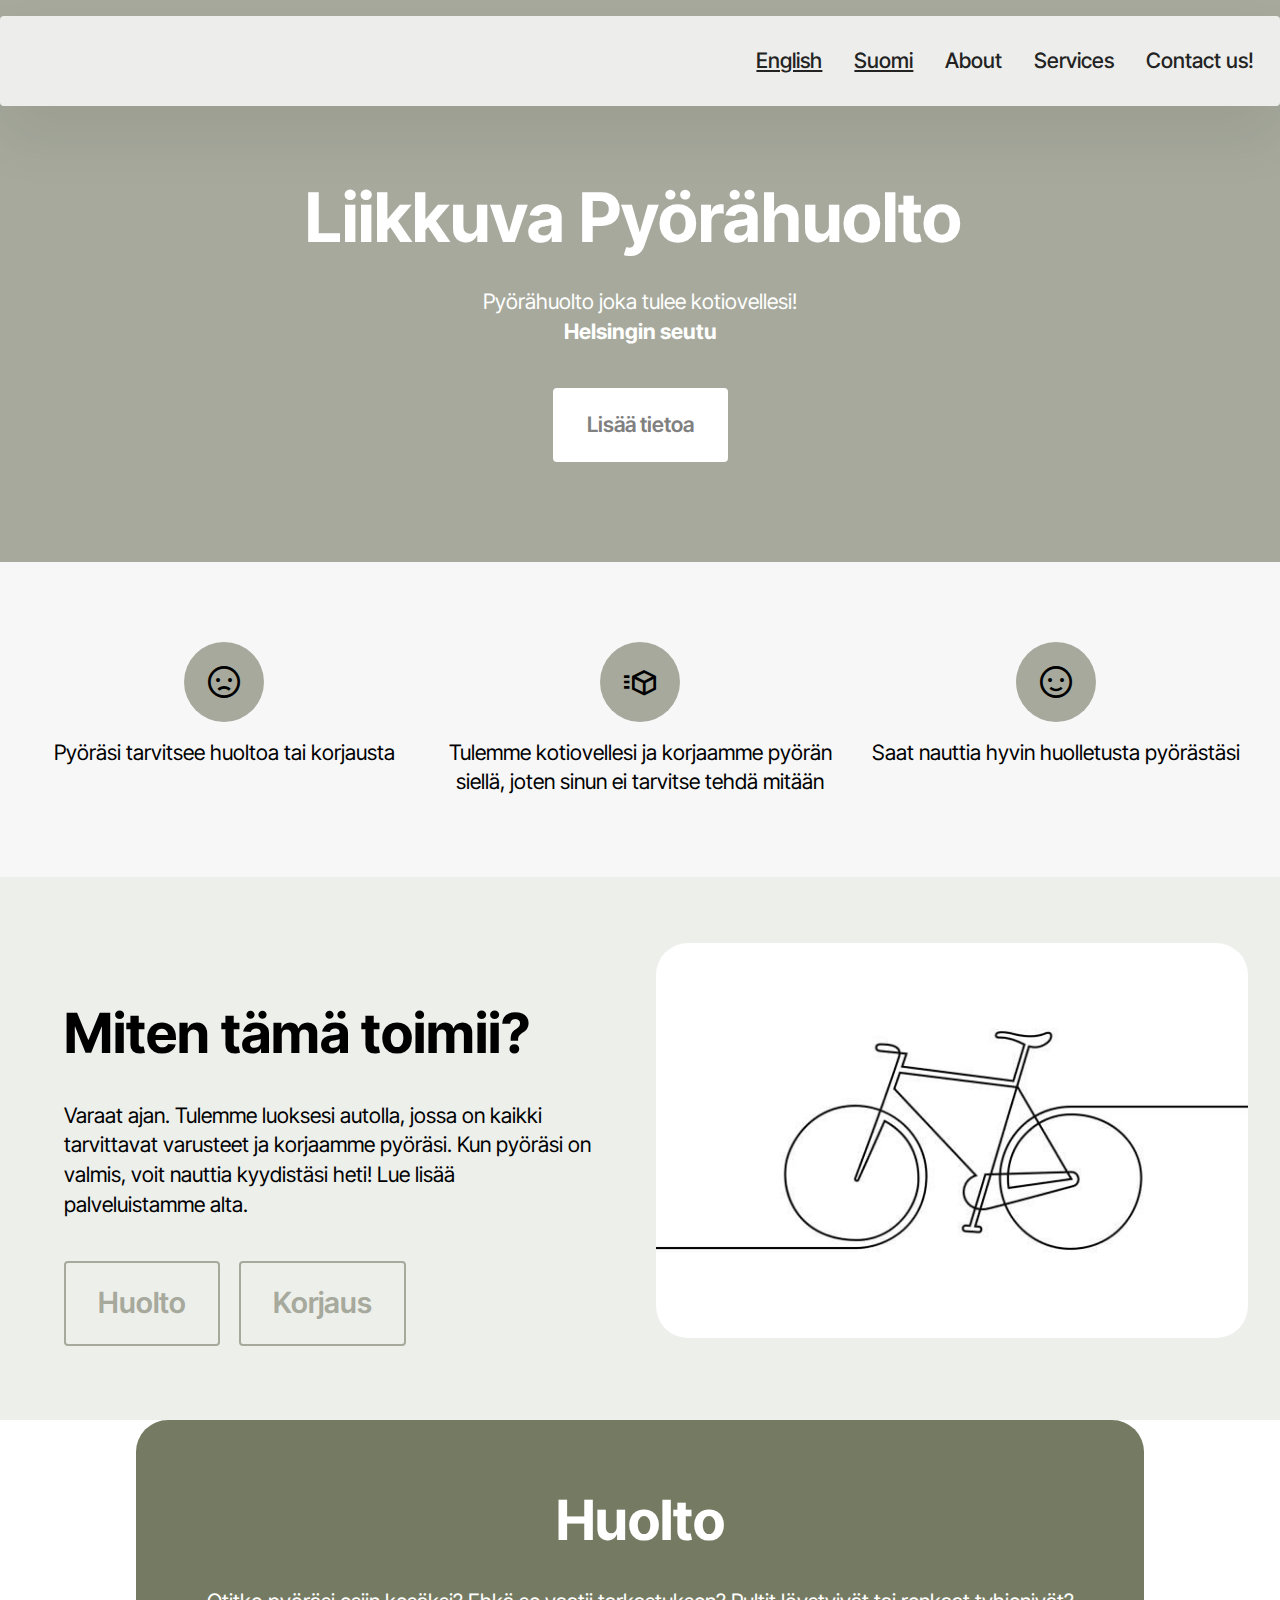
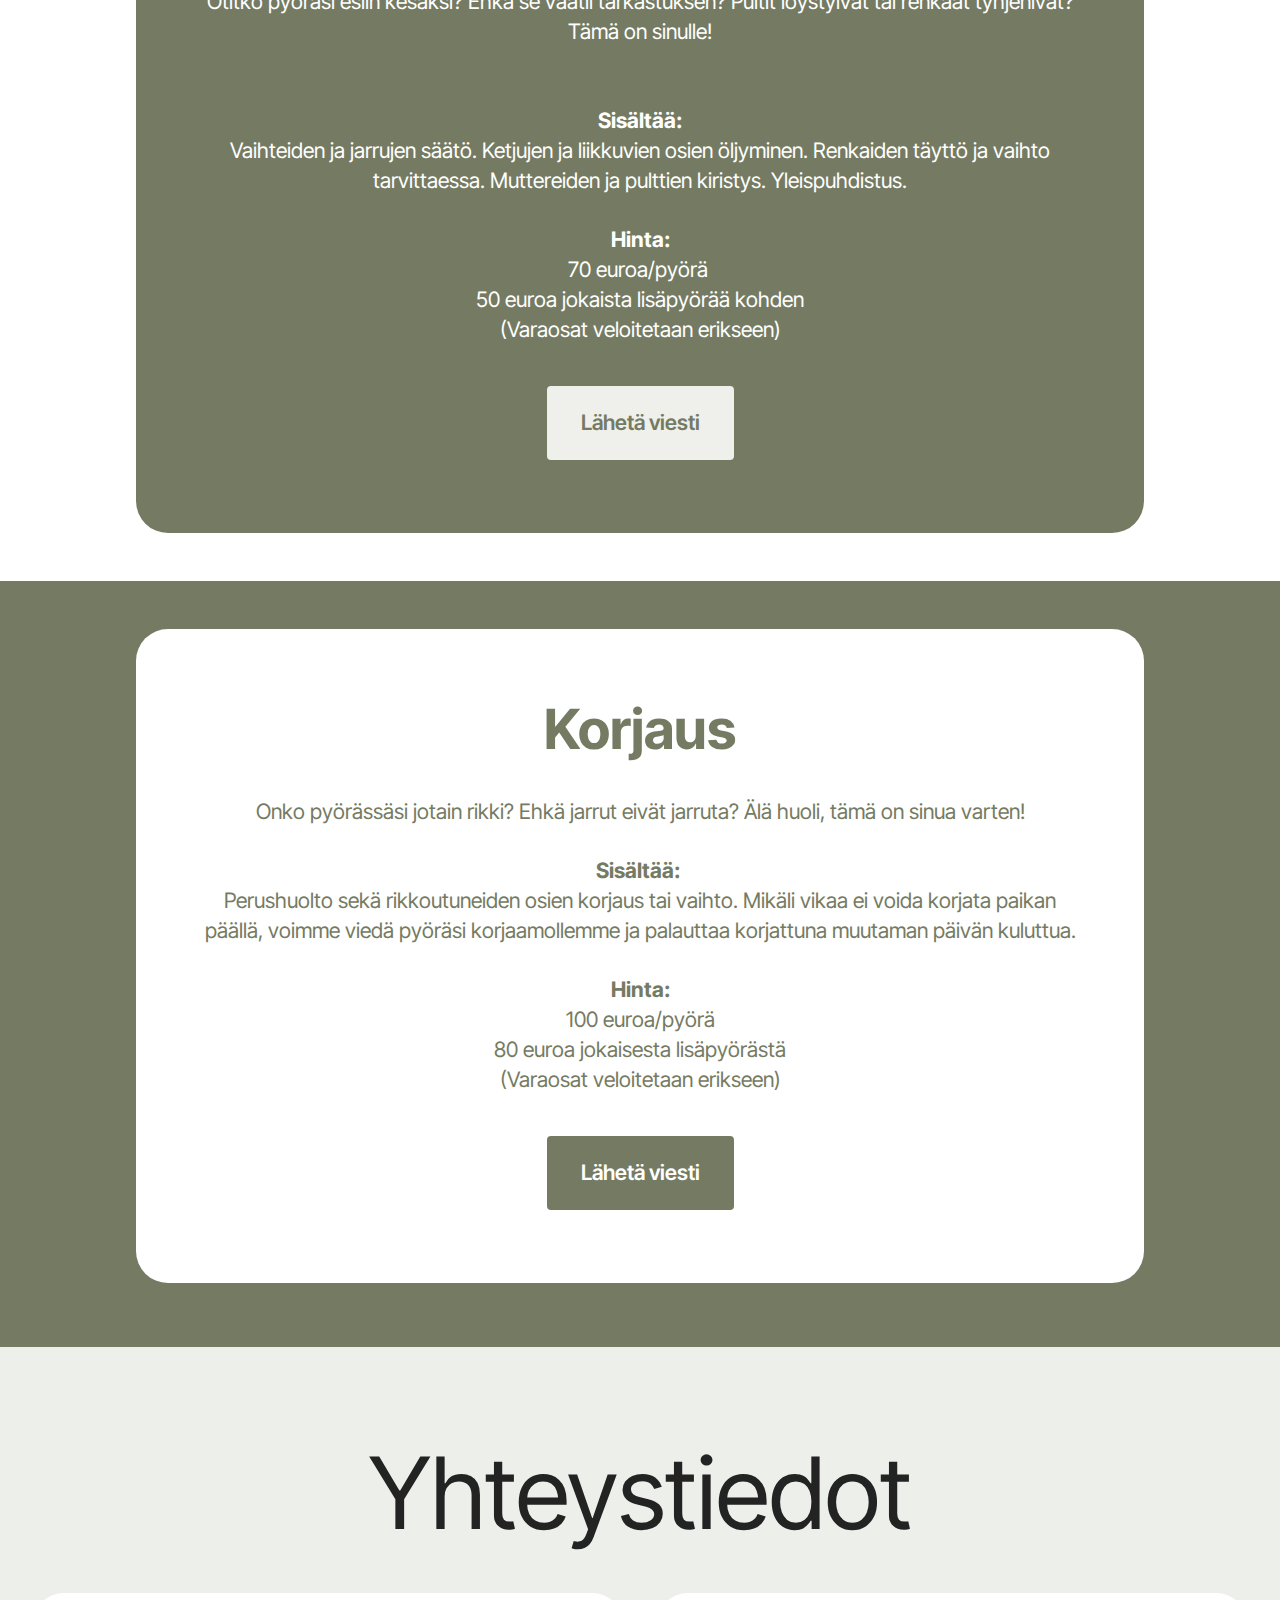
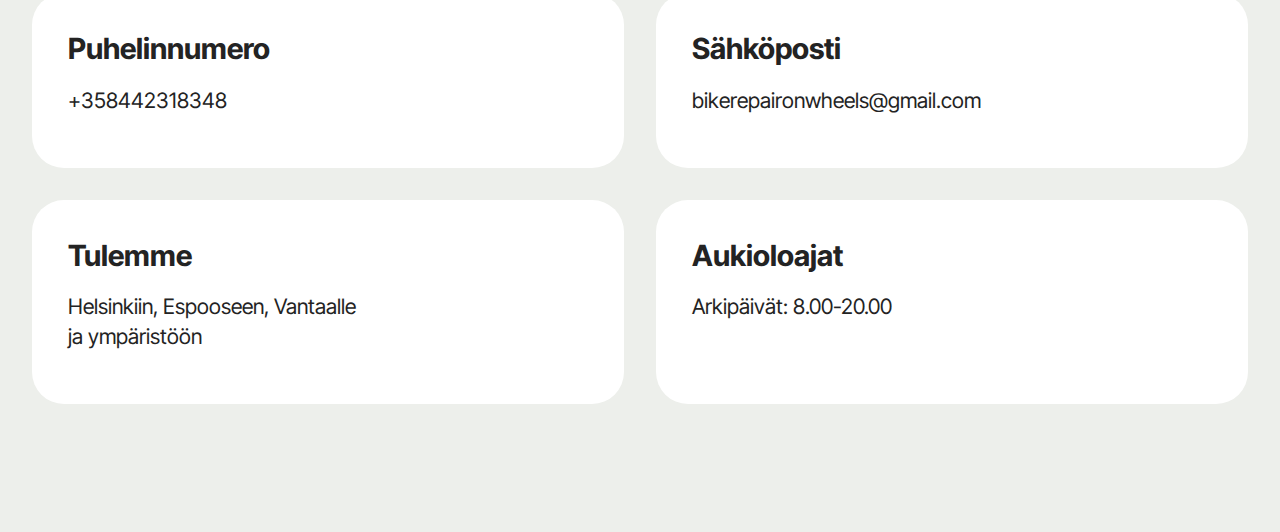
==== commit d9901184: "Deleted footer" ====
--- a/Liikuvapyörähuolto.html
+++ b/Liikuvapyörähuolto.html
@@ -246,9 +246,7 @@
                 </div>
             </div>
         </div>
-    </div>
-</section><section class="display-7" style="padding: 0;align-items: center;justify-content: center;flex-wrap: wrap;    align-content: center;display: flex;position: relative;height: 4rem;"><a href="https://mobiri.se/3233796" style="flex: 1 1;height: 4rem;position: absolute;width: 100%;z-index: 1;"><img alt="" style="height: 4rem;" src="[data-uri]"></a><p style="margin: 0;text-align: center;" class="display-7">&#8204;</p><a style="z-index:1" href="https://mobirise.com">Mobirise.com </a></section><script src="assets/bootstrap/js/bootstrap.bundle.min.js"></script>  <script src="assets/smoothscroll/smooth-scroll.js"></script>  <script src="assets/ytplayer/index.js"></script>  <script src="assets/dropdown/js/navbar-dropdown.js"></script>  <script src="assets/theme/js/script.js"></script>  
-  
+    </div>  
   
   <input name="animation" type="hidden">
   </body>
